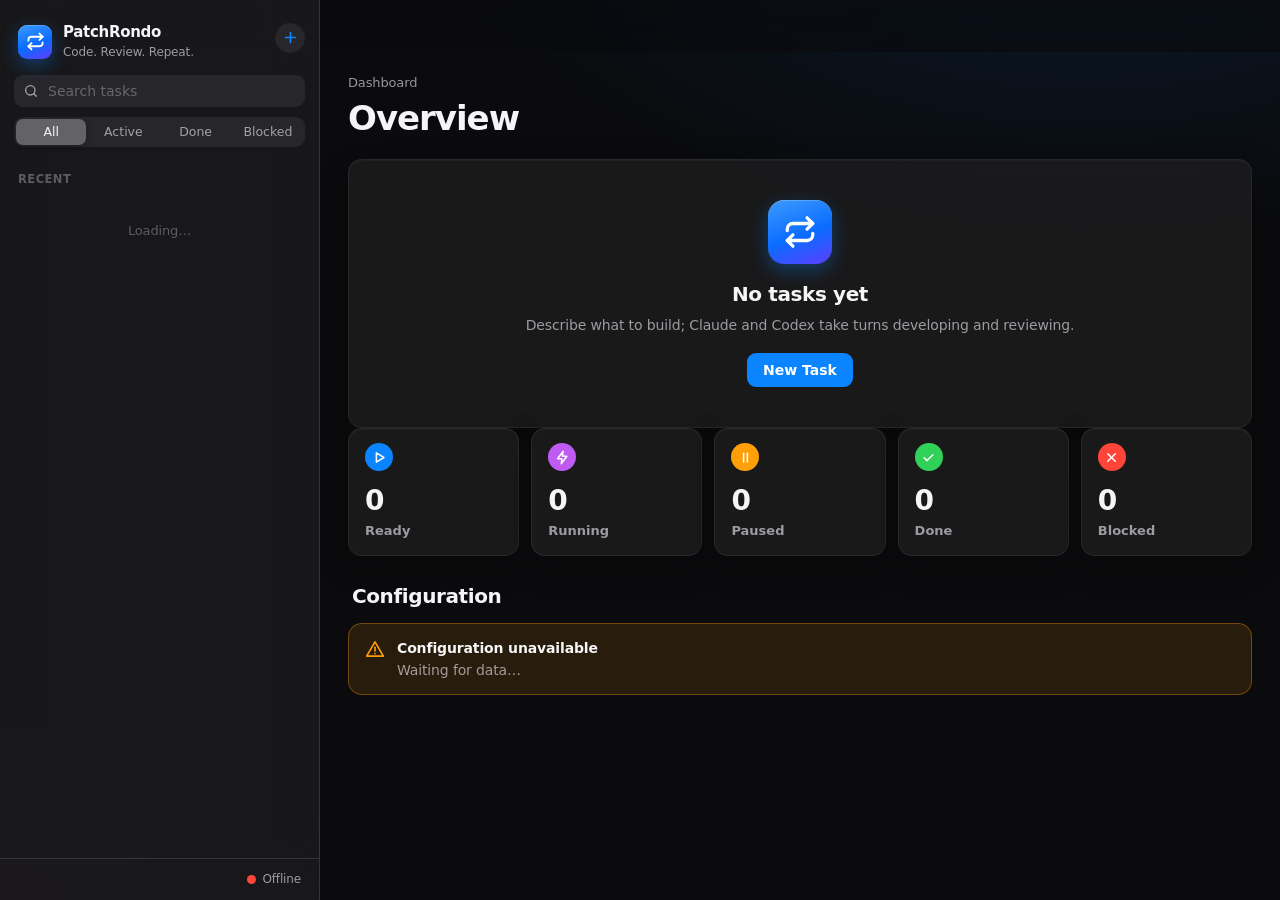
==== src/patchrondo/static/dashboard.html @ a4b6a6b5 "Add a local dashboard for managing tasks and runs - Implemented a new UI in `src/patchrondo/ui.py` t" ====
<!doctype html>
<html lang="en">
<head>
<meta charset="utf-8">
<meta name="viewport" content="width=device-width, initial-scale=1, viewport-fit=cover">
<meta name="color-scheme" content="dark">
<meta name="referrer" content="no-referrer">
<title>PatchRondo</title>
<link rel="icon" href="data:image/svg+xml,%3Csvg xmlns='http://www.w3.org/2000/svg' viewBox='0 0 32 32'%3E%3Crect width='32' height='32' rx='8' fill='%230a84ff'/%3E%3Cpath d='M21 7l4 4-4 4M7 15v-1a3 3 0 0 1 3-3h15M11 25l-4-4 4-4M25 17v1a3 3 0 0 1-3 3H7' fill='none' stroke='white' stroke-width='2.4' stroke-linecap='round' stroke-linejoin='round'/%3E%3C/svg%3E">
<style nonce="__NONCE__">
:root {
  color-scheme: dark;
  --bg: #0b0b0d;
  --sidebar: rgba(30, 30, 33, 0.72);
  --card: rgba(28, 28, 30, 0.86);
  --card-2: #2c2c2e;
  --card-hover: rgba(255, 255, 255, 0.04);
  --sep: rgba(84, 84, 88, 0.48);
  --sep-soft: rgba(84, 84, 88, 0.26);
  --label: #f5f5f7;
  --label-2: rgba(235, 235, 245, 0.62);
  --label-3: rgba(235, 235, 245, 0.32);
  --fill: rgba(118, 118, 128, 0.24);
  --fill-2: rgba(118, 118, 128, 0.16);
  --blue: #0a84ff;
  --green: #30d158;
  --orange: #ff9f0a;
  --red: #ff453a;
  --purple: #bf5af2;
  --teal: #64d2ff;
  --gray: #8e8e93;
  --radius: 14px;
  --font: -apple-system, BlinkMacSystemFont, "SF Pro Text", "SF Pro Display", "Inter", "Segoe UI Variable Text", "Segoe UI", system-ui, sans-serif;
  --mono: ui-monospace, "SF Mono", "Cascadia Code", Menlo, Consolas, monospace;
  --ease: cubic-bezier(.25, .8, .25, 1);
}
* { box-sizing: border-box; }
html, body { height: 100%; margin: 0; }
body {
  background: var(--bg);
  color: var(--label);
  font: 14px/1.45 var(--font);
  letter-spacing: -0.01em;
  -webkit-font-smoothing: antialiased;
  overflow: hidden;
}
body::before {
  content: ""; position: fixed; inset: 0; pointer-events: none;
  background:
    radial-gradient(1100px 620px at 85% -15%, rgba(10, 132, 255, 0.13), transparent 62%),
    radial-gradient(900px 560px at -10% 115%, rgba(191, 90, 242, 0.09), transparent 60%);
}
button { font: inherit; color: inherit; background: none; border: 0; padding: 0; cursor: pointer; }
:focus-visible { outline: 3px solid rgba(10, 132, 255, 0.55); outline-offset: 2px; border-radius: 8px; }
svg.icon { width: 16px; height: 16px; fill: none; stroke: currentColor; stroke-width: 2; stroke-linecap: round; stroke-linejoin: round; flex: none; }

/* Layout */
.app { position: relative; display: grid; grid-template-columns: 320px minmax(0, 1fr); height: 100vh; height: 100dvh; }
.sidebar {
  display: flex; flex-direction: column; min-height: 0;
  background: var(--sidebar);
  -webkit-backdrop-filter: saturate(180%) blur(28px); backdrop-filter: saturate(180%) blur(28px);
  border-right: 0.5px solid var(--sep);
}
.brand { display: flex; align-items: center; gap: 11px; padding: 22px 18px 14px; cursor: pointer; }
.brand-mark {
  width: 34px; height: 34px; border-radius: 9px; display: grid; place-items: center; color: #fff;
  background: linear-gradient(160deg, #3d9bff, #0a6cff 55%, #5e3dff);
  box-shadow: 0 6px 18px rgba(10, 132, 255, 0.35), inset 0 0.5px 0 rgba(255, 255, 255, 0.4);
}
.brand-mark svg.icon { width: 19px; height: 19px; stroke-width: 2.3; }
.brand-name { font-size: 15px; font-weight: 650; letter-spacing: -0.02em; }
.brand-tag { font-size: 12px; color: var(--label-2); }

.search {
  margin: 0 14px 10px; display: flex; align-items: center; gap: 7px; padding: 0 9px; height: 32px;
  background: var(--fill-2); border-radius: 9px; color: var(--label-2);
}
.search input { flex: 1; min-width: 0; background: none; border: 0; outline: 0; color: var(--label); font: inherit; }
.search input::placeholder { color: var(--label-3); }
.search:focus-within { box-shadow: 0 0 0 3px rgba(10, 132, 255, 0.45); }

.segmented {
  display: grid; grid-auto-flow: column; grid-auto-columns: 1fr; gap: 2px; padding: 2px;
  background: var(--fill-2); border-radius: 9px;
}
.segmented button {
  height: 26px; border-radius: 7px; font-size: 12.5px; font-weight: 500; color: var(--label-2);
  transition: background .2s var(--ease), color .2s var(--ease);
}
.segmented button[aria-pressed="true"] { background: #636366; color: var(--label); box-shadow: 0 2px 6px rgba(0, 0, 0, 0.3); }
.segmented button:disabled { opacity: .35; cursor: default; }
.sidebar .segmented { margin: 0 14px 8px; }

.list { flex: 1; overflow-y: auto; padding: 4px 8px 12px; min-height: 0; }
.list-label { padding: 12px 10px 6px; font-size: 11.5px; font-weight: 600; color: var(--label-3); text-transform: uppercase; letter-spacing: .04em; }
.row {
  width: 100%; display: flex; align-items: center; gap: 11px; padding: 9px 10px; border-radius: 10px; text-align: left;
  transition: background .15s var(--ease);
}
.row:hover { background: var(--card-hover); }
.row[aria-current="true"] { background: var(--blue); }
.row[aria-current="true"] .row-sub, .row[aria-current="true"] .row-time { color: rgba(255, 255, 255, 0.78); }
.row[aria-current="true"] .dot { box-shadow: 0 0 0 2px rgba(255, 255, 255, 0.9); }
.row-main { flex: 1; min-width: 0; display: flex; flex-direction: column; gap: 1px; }
.row-title { font-weight: 560; white-space: nowrap; overflow: hidden; text-overflow: ellipsis; }
.row-sub { font-size: 12px; color: var(--label-2); white-space: nowrap; overflow: hidden; text-overflow: ellipsis; }
.row-time { font-size: 11.5px; color: var(--label-3); align-self: flex-start; padding-top: 2px; font-variant-numeric: tabular-nums; }
.list-empty { padding: 28px 16px; text-align: center; color: var(--label-3); font-size: 13px; }

.sidebar-foot {
  display: flex; align-items: center; gap: 8px; padding: 12px 18px; border-top: 0.5px solid var(--sep);
  font-size: 12px; color: var(--label-2); min-width: 0;
}
.sidebar-foot .repo { flex: 1; min-width: 0; overflow: hidden; text-overflow: ellipsis; white-space: nowrap; }
.live { display: inline-flex; align-items: center; gap: 6px; flex: none; }

.dot { width: 9px; height: 9px; border-radius: 50%; flex: none; background: var(--tone, var(--gray)); }
.pulse { animation: pulse 1.6s var(--ease) infinite; }
@keyframes pulse { 0% { box-shadow: 0 0 0 0 color-mix(in srgb, var(--tone) 60%, transparent); } 100% { box-shadow: 0 0 0 7px transparent; } }
.tone-blue { --tone: var(--blue); } .tone-green { --tone: var(--green); } .tone-orange { --tone: var(--orange); }
.tone-red { --tone: var(--red); } .tone-purple { --tone: var(--purple); } .tone-gray { --tone: var(--gray); } .tone-teal { --tone: var(--teal); }

/* Detail */
.detail { overflow-y: auto; min-width: 0; scroll-behavior: smooth; }
.toolbar {
  position: sticky; top: 0; z-index: 5; height: 52px; display: flex; align-items: center; gap: 10px; padding: 0 28px;
  background: rgba(11, 11, 13, 0.7); -webkit-backdrop-filter: saturate(180%) blur(24px); backdrop-filter: saturate(180%) blur(24px);
  border-bottom: 0.5px solid transparent; transition: border-color .2s var(--ease);
}
.detail.scrolled .toolbar { border-bottom-color: var(--sep); }
.toolbar-title { flex: 1; min-width: 0; font-weight: 600; opacity: 0; transform: translateY(4px); transition: all .25s var(--ease); white-space: nowrap; overflow: hidden; text-overflow: ellipsis; }
.detail.scrolled .toolbar-title { opacity: 1; transform: none; }
.back { display: none; align-items: center; gap: 2px; color: var(--blue); font-weight: 500; }
.back svg.icon { width: 20px; height: 20px; }
.tool-btn {
  display: inline-flex; align-items: center; gap: 6px; height: 30px; padding: 0 12px; border-radius: 8px;
  background: var(--fill-2); color: var(--label); font-size: 13px; font-weight: 500; transition: background .15s var(--ease);
}
.tool-btn:hover { background: var(--fill); }
.tool-btn .mono { color: var(--label-2); }

.content { max-width: 980px; margin: 0 auto; padding: 8px 28px 64px; }
.hero { padding: 14px 0 22px; }
.eyebrow { display: flex; align-items: center; gap: 10px; flex-wrap: wrap; font-size: 13px; color: var(--label-2); margin-bottom: 6px; }
.mono { font-family: var(--mono); font-size: .92em; letter-spacing: 0; }
h1 { margin: 0; font-size: 34px; line-height: 1.12; font-weight: 700; letter-spacing: -0.03em; overflow-wrap: anywhere; }
.agents { display: flex; align-items: center; gap: 8px; margin-top: 14px; flex-wrap: wrap; }
.agent { display: inline-flex; align-items: center; gap: 8px; padding: 5px 12px 5px 5px; border-radius: 999px; background: var(--fill-2); font-weight: 520; }
.agent-avatar { width: 24px; height: 24px; border-radius: 50%; display: grid; place-items: center; font-size: 11.5px; font-weight: 700; color: #fff; }
.agent-avatar.claude { background: linear-gradient(150deg, #e3895f, #c15f3c); }
.agent-avatar.codex { background: linear-gradient(150deg, #4f4f55, #1d1d20); box-shadow: inset 0 0 0 0.5px rgba(255, 255, 255, 0.3); }
.agent-role { color: var(--label-3); font-size: 12px; font-weight: 400; }
.agents .arrow { color: var(--label-3); }

.pill {
  display: inline-flex; align-items: center; gap: 6px; height: 24px; padding: 0 10px; border-radius: 999px;
  font-size: 12.5px; font-weight: 600; color: var(--tone);
  background: color-mix(in srgb, var(--tone) 16%, transparent);
}
.pill .dot { width: 7px; height: 7px; }

.card {
  background: var(--card); border-radius: var(--radius); border: 0.5px solid var(--sep-soft);
  box-shadow: 0 1px 0 rgba(255, 255, 255, 0.03) inset, 0 12px 32px rgba(0, 0, 0, 0.25);
}
.section { margin-top: 26px; }
.section-head { display: flex; align-items: baseline; justify-content: space-between; gap: 12px; margin: 0 4px 9px; }
h2 { margin: 0; font-size: 20px; font-weight: 680; letter-spacing: -0.02em; }
.section-note { font-size: 12.5px; color: var(--label-2); }

/* Stepper */
.stepper { display: grid; grid-template-columns: repeat(4, 1fr); padding: 18px 20px 16px; }
.step { position: relative; display: flex; flex-direction: column; align-items: center; gap: 8px; font-size: 12.5px; color: var(--label-3); text-align: center; }
.step::before {
  content: ""; position: absolute; top: 11px; right: 50%; width: 100%; height: 2px; border-radius: 2px; background: var(--fill);
}
.step:first-child::before { display: none; }
.step.done::before, .step.current::before { background: var(--green); }
.step-node {
  position: relative; z-index: 1; width: 24px; height: 24px; border-radius: 50%; display: grid; place-items: center;
  background: var(--card-2); box-shadow: inset 0 0 0 2px var(--fill);
}
.step.done { color: var(--label-2); }
.step.done .step-node { background: var(--green); box-shadow: none; color: #000; }
.step.done .step-node svg.icon { width: 13px; height: 13px; stroke-width: 3; }
.step.current { color: var(--label); font-weight: 600; }
.step.current .step-node { background: var(--tone); box-shadow: 0 0 0 5px color-mix(in srgb, var(--tone) 22%, transparent); }
.step.current .step-node::after { content: ""; width: 8px; height: 8px; border-radius: 50%; background: #fff; }

/* Stats */
.stats { display: grid; grid-template-columns: repeat(4, minmax(0, 1fr)); gap: 12px; margin-top: 12px; }
.stat { padding: 14px 16px 15px; }
.stat-label { font-size: 12px; font-weight: 550; color: var(--label-2); display: flex; align-items: center; gap: 6px; }
.stat-value { margin-top: 6px; font-size: 24px; font-weight: 680; letter-spacing: -0.03em; font-variant-numeric: tabular-nums; white-space: nowrap; overflow: hidden; text-overflow: ellipsis; }
.stat-value small { font-size: 15px; font-weight: 550; color: var(--label-3); }
.meter { margin-top: 10px; height: 4px; border-radius: 4px; background: var(--fill); overflow: hidden; }
.meter > span { display: block; height: 100%; border-radius: 4px; background: var(--tone, var(--blue)); transition: width .5s var(--ease); }

/* Alert */
.alert { display: flex; gap: 12px; padding: 14px 16px; margin-top: 12px; border-radius: var(--radius); background: color-mix(in srgb, var(--tone) 12%, transparent); border: 0.5px solid color-mix(in srgb, var(--tone) 35%, transparent); }
.alert > svg.icon { color: var(--tone); width: 20px; height: 20px; margin-top: 1px; }
.alert-title { font-weight: 620; }
.alert-body { color: var(--label-2); margin-top: 2px; overflow-wrap: anywhere; }

/* Grouped lists */
.group > .item { display: flex; align-items: flex-start; gap: 12px; padding: 12px 16px; position: relative; }
.group > .item + .item::before { content: ""; position: absolute; top: 0; left: 16px; right: 0; height: 0.5px; background: var(--sep); }
.item-main { flex: 1; min-width: 0; }
.item-title { font-weight: 540; overflow-wrap: anywhere; }
.item-sub { font-size: 12.5px; color: var(--label-2); margin-top: 1px; overflow-wrap: anywhere; }
.item-trail { flex: none; font-size: 12.5px; color: var(--label-2); font-variant-numeric: tabular-nums; }
.setting { align-items: center; }
.setting .item-main { flex: none; }
.setting .item-trail { flex: 1; min-width: 0; text-align: right; overflow-wrap: anywhere; }
.empty-row { padding: 18px 16px; color: var(--label-3); text-align: center; }
.sev { display: inline-flex; align-items: center; gap: 5px; height: 20px; padding: 0 8px; border-radius: 6px; font-size: 11.5px; font-weight: 650; text-transform: capitalize; color: var(--tone); background: color-mix(in srgb, var(--tone) 15%, transparent); flex: none; min-width: 62px; justify-content: center; }
.summary { padding: 16px; font-size: 14.5px; color: var(--label); border-bottom: 0.5px solid var(--sep); }
.verdict { display: flex; align-items: center; gap: 12px; padding: 16px 16px 0; }
.verdict-icon { width: 36px; height: 36px; border-radius: 10px; display: grid; place-items: center; color: var(--tone); background: color-mix(in srgb, var(--tone) 16%, transparent); flex: none; }
.verdict-icon svg.icon { width: 19px; height: 19px; stroke-width: 2.4; }
.verdict-title { font-size: 16px; font-weight: 650; }

/* Timeline */
.timeline .item { padding-left: 48px; }
.timeline .item .tl-dot { position: absolute; left: 20px; top: 17px; width: 10px; height: 10px; border-radius: 50%; background: var(--tone); box-shadow: 0 0 0 4px color-mix(in srgb, var(--tone) 18%, transparent); }
.timeline .item:last-child .tl-line { display: none; }
.timeline .item .tl-line { position: absolute; left: 24.5px; top: 30px; bottom: -14px; width: 1px; background: var(--sep); }
.chip { display: inline-flex; align-items: center; height: 19px; padding: 0 7px; border-radius: 6px; font-size: 11.5px; font-weight: 600; color: var(--label-2); background: var(--fill-2); }

/* Documents */
.doc-head { padding: 12px; border-bottom: 0.5px solid var(--sep); }
.doc-head .segmented { max-width: 420px; }
.md { padding: 6px 20px 20px; overflow-wrap: anywhere; color: rgba(245, 245, 247, 0.92); }
.md h3, .md h4, .md h5, .md h6 { margin: 18px 0 6px; letter-spacing: -0.015em; }
.md h3 { font-size: 19px; } .md h4 { font-size: 16px; } .md h5, .md h6 { font-size: 14px; color: var(--label-2); }
.md p { margin: 8px 0; }
.md ul { margin: 6px 0; padding-left: 22px; }
.md li { margin: 3px 0; }
.md li::marker { color: var(--label-3); }
.md code { font-family: var(--mono); font-size: 12.5px; padding: 1px 6px; border-radius: 6px; background: var(--fill-2); }
.md pre { margin: 10px 0; padding: 12px 14px; border-radius: 10px; background: rgba(0, 0, 0, 0.35); border: 0.5px solid var(--sep-soft); overflow-x: auto; }
.md pre code { padding: 0; background: none; font-size: 12.5px; line-height: 1.55; white-space: pre; }

/* Overview */
.tiles { display: grid; grid-template-columns: repeat(5, minmax(0, 1fr)); gap: 12px; }
.tile { padding: 14px 16px; text-align: left; transition: transform .2s var(--ease), border-color .2s var(--ease); }
.tile:hover { transform: translateY(-2px); border-color: color-mix(in srgb, var(--tone) 45%, transparent); }
.tile-icon { width: 28px; height: 28px; border-radius: 50%; display: grid; place-items: center; background: var(--tone); color: #fff; }
.tile-icon svg.icon { width: 15px; height: 15px; stroke-width: 2.4; }
.tile-count { margin-top: 10px; font-size: 28px; font-weight: 700; letter-spacing: -0.03em; font-variant-numeric: tabular-nums; }
.tile-label { font-size: 13px; color: var(--label-2); font-weight: 550; }
.badge-on { color: var(--green); font-weight: 600; } .badge-off { color: var(--label-3); font-weight: 600; }
.welcome { padding: 40px 24px; text-align: center; color: var(--label-2); }
.welcome .brand-mark { width: 64px; height: 64px; border-radius: 16px; margin: 0 auto 16px; }
.welcome .brand-mark svg.icon { width: 34px; height: 34px; }
.welcome h2 { color: var(--label); margin-bottom: 6px; }
.welcome .btn { margin-top: 18px; }
.welcome pre { display: inline-block; text-align: left; margin-top: 16px; padding: 12px 16px; border-radius: 10px; background: rgba(0, 0, 0, 0.35); font: 12.5px/1.6 var(--mono); color: var(--label); }

.toast {
  position: fixed; left: 50%; bottom: 28px; transform: translate(-50%, 16px); opacity: 0; pointer-events: none;
  padding: 10px 16px; border-radius: 999px; font-weight: 550; display: flex; align-items: center; gap: 8px;
  background: rgba(58, 58, 60, 0.85); -webkit-backdrop-filter: blur(20px); backdrop-filter: blur(20px);
  box-shadow: 0 10px 30px rgba(0, 0, 0, 0.4); transition: all .3s var(--ease); z-index: 20;
}
.toast.show { opacity: 1; transform: translate(-50%, 0); }
.toast svg.icon { color: var(--green); }
.toast.error svg.icon { color: var(--red); }

/* Controls */
.brand-row { display: flex; align-items: center; padding-right: 14px; }
.brand-row .brand { flex: 1; min-width: 0; }
.icon-btn {
  width: 30px; height: 30px; border-radius: 50%; display: grid; place-items: center; flex: none;
  background: var(--fill-2); color: var(--blue); transition: background .15s var(--ease), transform .15s var(--ease);
}
.icon-btn:hover { background: var(--fill); }
.icon-btn:active { transform: scale(.94); }
.icon-btn svg.icon { width: 17px; height: 17px; stroke-width: 2.4; }
.tool-btn.primary, .btn.primary { background: var(--blue); color: #fff; }
.tool-btn.primary:hover, .btn.primary:hover { background: #2b95ff; }
.tool-btn:disabled, .btn:disabled { opacity: .55; cursor: default; }
.tool-btn.status { background: color-mix(in srgb, var(--purple) 16%, transparent); color: var(--purple); --tone: var(--purple); opacity: 1; }
.btn {
  height: 34px; padding: 0 16px; border-radius: 9px; font-weight: 560; background: var(--fill-2);
  transition: background .15s var(--ease), transform .1s var(--ease);
}
.btn:hover { background: var(--fill); }
.btn:active:not(:disabled) { transform: scale(.97); }
.link-btn { color: var(--blue); font-weight: 500; font-size: 13px; }
.link-btn:hover { text-decoration: underline; }

/* Sheets and alerts */
.backdrop {
  position: fixed; inset: 0; z-index: 30; display: grid; place-items: center; padding: 16px;
  background: rgba(0, 0, 0, 0.5); -webkit-backdrop-filter: blur(6px); backdrop-filter: blur(6px);
  animation: fadebg .2s var(--ease);
}
@keyframes fadebg { from { opacity: 0; } }
.sheet, .alert-dialog {
  width: min(560px, 100%); max-height: calc(100dvh - 32px); overflow-y: auto; border-radius: 16px;
  background: #1c1c1e; border: 0.5px solid var(--sep); box-shadow: 0 30px 80px rgba(0, 0, 0, 0.6);
  animation: pop .28s var(--ease);
}
@keyframes pop { from { opacity: 0; transform: scale(.96) translateY(8px); } }
.sheet-head { padding: 18px 20px 4px; }
.sheet-head h3, .alert-dialog h3 { margin: 0; font-size: 18px; font-weight: 680; letter-spacing: -0.02em; }
.sheet-head p { margin: 4px 0 0; color: var(--label-2); font-size: 13px; }
.sheet-body { padding: 12px 20px 4px; display: flex; flex-direction: column; gap: 14px; }
.sheet-foot { display: flex; justify-content: flex-end; gap: 10px; padding: 16px 20px 18px; }
.field { display: flex; flex-direction: column; gap: 6px; min-width: 0; }
.field-label { font-size: 12.5px; font-weight: 600; color: var(--label-2); }
.field-hint { font-size: 12px; color: var(--label-3); }
.field-row { display: grid; grid-template-columns: 1fr 1fr; gap: 14px; }
.input {
  width: 100%; padding: 9px 12px; border: 0; border-radius: 10px; background: var(--fill-2); color: var(--label);
  font: inherit; outline: 0; resize: vertical; transition: box-shadow .15s var(--ease);
}
.input::placeholder { color: var(--label-3); }
.input:focus { box-shadow: 0 0 0 3px rgba(10, 132, 255, 0.5); }
textarea.input.mono { font-family: var(--mono); font-size: 12.5px; }
.form-error { color: var(--red); font-size: 13px; }
.form-error:empty { display: none; }
.toggle-row { display: flex; align-items: center; gap: 12px; padding: 12px 14px; border-radius: 12px; background: var(--fill-2); cursor: pointer; }
.toggle-row .item-main { flex: 1; }
.switch {
  appearance: none; -webkit-appearance: none; width: 51px; height: 31px; border-radius: 999px; margin: 0; flex: none;
  background: rgba(120, 120, 128, 0.32); position: relative; cursor: pointer; transition: background .25s var(--ease);
}
.switch::before {
  content: ""; position: absolute; top: 2px; left: 2px; width: 27px; height: 27px; border-radius: 50%; background: #fff;
  box-shadow: 0 3px 8px rgba(0, 0, 0, 0.3); transition: transform .25s var(--ease);
}
.switch:checked { background: var(--green); }
.switch:checked::before { transform: translateX(20px); }
.check-row { display: flex; gap: 10px; align-items: flex-start; font-size: 13px; color: var(--label-2); cursor: pointer; }
.check-row input { width: 18px; height: 18px; margin: 1px 0 0; accent-color: var(--blue); flex: none; }
.alert-dialog { width: min(320px, 100%); text-align: center; }
.alert-dialog .alert-dialog-body { padding: 20px 18px 16px; }
.alert-dialog p { margin: 8px 0 0; font-size: 13px; color: var(--label-2); }
.alert-dialog p.warn { color: var(--orange); }
.alert-actions { display: grid; grid-template-columns: 1fr 1fr; border-top: 0.5px solid var(--sep); }
.alert-actions button { height: 44px; color: var(--blue); font-size: 15px; }
.alert-actions button + button { border-left: 0.5px solid var(--sep); font-weight: 650; }
.alert-actions button:hover { background: var(--card-hover); }
.alert-actions button:disabled { color: var(--label-3); }

.fade-in { animation: fade .35s var(--ease); }
@keyframes fade { from { opacity: 0; transform: translateY(6px); } to { opacity: 1; transform: none; } }

@media (max-width: 1100px) { .tiles { grid-template-columns: repeat(3, minmax(0, 1fr)); } }
@media (max-width: 860px) { .stats { grid-template-columns: repeat(2, minmax(0, 1fr)); } }
@media (max-width: 760px) {
  .app { grid-template-columns: minmax(0, 1fr); }
  .app.show-detail .sidebar, .app:not(.show-detail) .detail { display: none; }
  .back { display: inline-flex; }
  .toolbar { padding: 0 16px; }
  .content { padding: 4px 16px 48px; }
  h1 { font-size: 28px; }
  .tiles { grid-template-columns: repeat(2, minmax(0, 1fr)); }
  .stepper { padding: 16px 8px 14px; }
  .tool-btn .mono { display: none; }
  .field-row { grid-template-columns: 1fr; }
}
@media (prefers-reduced-motion: reduce) { *, *::before, *::after { animation: none !important; transition: none !important; } }
</style>
</head>
<body>
<div class="app" id="app">
  <aside class="sidebar" aria-label="Tasks">
    <div class="brand-row">
      <div class="brand" id="brand" role="button" tabindex="0" title="Overview">
        <div class="brand-mark"><svg class="icon" viewBox="0 0 24 24" aria-hidden="true"><path d="M17 2l4 4-4 4"/><path d="M3 11v-1a4 4 0 0 1 4-4h14"/><path d="M7 22l-4-4 4-4"/><path d="M21 13v1a4 4 0 0 1-4 4H3"/></svg></div>
        <div><div class="brand-name">PatchRondo</div><div class="brand-tag">Code. Review. Repeat.</div></div>
      </div>
      <button class="icon-btn" id="new-task" type="button" title="New task (N)" aria-label="New task"><svg class="icon" viewBox="0 0 24 24" aria-hidden="true"><path d="M12 5v14"/><path d="M5 12h14"/></svg></button>
    </div>
    <label class="search">
      <svg class="icon" viewBox="0 0 24 24" aria-hidden="true"><circle cx="11" cy="11" r="7"/><path d="M20 20l-3.5-3.5"/></svg>
      <input id="search" type="search" placeholder="Search tasks" autocomplete="off" spellcheck="false" aria-label="Search tasks">
    </label>
    <div class="segmented" id="filters" role="group" aria-label="Filter tasks"></div>
    <nav class="list" id="list"></nav>
    <div class="sidebar-foot">
      <span class="repo" id="repo">Connecting…</span>
      <span class="live" id="live"><span class="dot tone-gray"></span><span>Offline</span></span>
    </div>
  </aside>
  <main class="detail" id="detail"></main>
</div>
<div class="toast" id="toast" role="status" aria-live="polite"></div>

<script nonce="__NONCE__">
"use strict";
const NS = "http://www.w3.org/2000/svg";
const ICONS = {
  check: ["M5 12.5l4.5 4.5L19 7.5"],
  chevronLeft: ["M15 5l-7 7 7 7"],
  copy: ["M9 9h11v11H9z", "M5 15H4V4h11v1"],
  warning: ["M12 3.5L22 20.5H2z", "M12 10v4.5", "M12 17.6v.1"],
  x: ["M6 6l12 12", "M18 6L6 18"],
  arrow: ["M5 12h14", "M13 6l6 6-6 6"],
  pause: ["M9 5v14", "M15 5v14"],
  play: ["M7 4.5l12 7.5-12 7.5z"],
  bolt: ["M13 2L4 14h7l-1 8 9-12h-7z"],
  stack: ["M12 3l9 5-9 5-9-5z", "M3 13l9 5 9-5"],
  flask: ["M9 3h6", "M10 3v6L4.5 19a1.5 1.5 0 0 0 1.3 2h12.4a1.5 1.5 0 0 0 1.3-2L14 9V3"],
  eye: ["M2 12s3.6-7 10-7 10 7 10 7-3.6 7-10 7S2 12 2 12z", "M12 9a3 3 0 1 0 0 6 3 3 0 0 0 0-6z"],
  clock: ["M12 3a9 9 0 1 0 0 18 9 9 0 0 0 0-18z", "M12 7v5l3 2"],
  repeat: ["M17 2l4 4-4 4", "M3 11v-1a4 4 0 0 1 4-4h14", "M7 22l-4-4 4-4", "M21 13v1a4 4 0 0 1-4 4H3"],
};
const STATUS = {
  ready: { label: "Ready", tone: "blue", icon: "play" },
  running: { label: "Running", tone: "purple", icon: "bolt" },
  paused: { label: "Paused", tone: "orange", icon: "pause" },
  done: { label: "Done", tone: "green", icon: "check" },
  blocked: { label: "Blocked", tone: "red", icon: "x" },
};
const FILTERS = [["all", "All"], ["active", "Active"], ["done", "Done"], ["blocked", "Blocked"]];
const STEPS = [["develop", "Develop"], ["test", "Test"], ["review", "Review"], ["complete", "Done"]];
const VERDICTS = {
  APPROVED: { label: "Approved", tone: "green", icon: "check" },
  CHANGES_REQUESTED: { label: "Changes requested", tone: "orange", icon: "repeat" },
  BLOCKED: { label: "Blocked", tone: "red", icon: "x" },
};
const SEVERITY = { low: "gray", medium: "orange", high: "red", critical: "red" };
const DOCS = [["task", "Task"], ["handoff", "Handoff"], ["feedback", "Feedback"], ["report", "Report"], ["log", "Run log"]];
const AGENTS = { claude: "Claude", codex: "Codex" };

const hashParams = new URLSearchParams(location.hash.slice(1));
const token = hashParams.get("token") || "";
const state = {
  selected: hashParams.get("task"), filter: "all", query: "", doc: "task",
  overview: null, overviewKey: "", detail: null, detailKey: "", online: false,
};
const $ = (id) => document.getElementById(id);

function icon(name) {
  const svg = document.createElementNS(NS, "svg");
  svg.setAttribute("viewBox", "0 0 24 24");
  svg.setAttribute("class", "icon");
  svg.setAttribute("aria-hidden", "true");
  for (const d of ICONS[name] || []) {
    const path = document.createElementNS(NS, "path");
    path.setAttribute("d", d);
    svg.append(path);
  }
  return svg;
}

// All dynamic text is inserted as text nodes: task data comes from agents and is untrusted.
function h(tag, attrs, ...children) {
  const el = document.createElement(tag);
  for (const [key, value] of Object.entries(attrs || {})) {
    if (value == null || value === false) continue;
    if (key === "class") el.className = value;
    else if (key === "style") el.style.cssText = value; // CSSOM is allowed by the nonce-based CSP
    else if (key.startsWith("on")) el.addEventListener(key.slice(2), value);
    else el.setAttribute(key, value === true ? "" : String(value));
  }
  for (const child of children.flat(Infinity)) {
    if (child == null || child === false) continue;
    el.append(child instanceof Node ? child : String(child));
  }
  return el;
}

function statusOf(name) { return STATUS[name] || { label: name || "Unknown", tone: "gray", icon: "clock" }; }
function agentName(name) { return AGENTS[name] || name || "?"; }

const relative = new Intl.RelativeTimeFormat("en", { numeric: "auto" });
function ago(iso, short) {
  const time = Date.parse(iso);
  if (!Number.isFinite(time)) return "";
  const seconds = Math.round((time - Date.now()) / 1000);
  const units = [["year", 31536000], ["month", 2592000], ["week", 604800], ["day", 86400], ["hour", 3600], ["minute", 60]];
  if (short) {
    const abs = Math.abs(seconds);
    if (abs < 60) return "now";
    for (const [unit, size] of units) if (abs >= size) return Math.floor(abs / size) + (unit === "month" ? "mo" : unit[0]);
  }
  for (const [unit, size] of units) if (Math.abs(seconds) >= size) return relative.format(Math.round(seconds / size), unit);
  return "just now";
}
function fullDate(iso) {
  const time = Date.parse(iso);
  return Number.isFinite(time) ? new Date(time).toLocaleString(undefined, { dateStyle: "medium", timeStyle: "short" }) : "";
}
function humanize(text) {
  const words = String(text || "").replace(/_/g, " ").toLowerCase();
  return words.charAt(0).toUpperCase() + words.slice(1);
}

function inline(text) {
  const out = [];
  const pattern = /(`[^`]+`|\*\*[^*]+\*\*)/g;
  let last = 0, match;
  while ((match = pattern.exec(text))) {
    if (match.index > last) out.push(text.slice(last, match.index));
    const piece = match[0];
    out.push(piece[0] === "`" ? h("code", {}, piece.slice(1, -1)) : h("strong", {}, piece.slice(2, -2)));
    last = pattern.lastIndex;
  }
  if (last < text.length) out.push(text.slice(last));
  return out;
}

function markdown(text) {
  const root = h("div", { class: "md" });
  const lines = text.replace(/\r\n/g, "\n").split("\n");
  let list = null, paragraph = [];
  const flush = () => {
    if (paragraph.length) root.append(h("p", {}, inline(paragraph.join(" "))));
    paragraph = [];
    list = null;
  };
  for (let i = 0; i < lines.length; i++) {
    const line = lines[i];
    if (/^\s*```/.test(line)) {
      flush();
      const code = [];
      for (i++; i < lines.length && !/^\s*```/.test(lines[i]); i++) code.push(lines[i]);
      root.append(h("pre", {}, h("code", {}, code.join("\n"))));
      continue;
    }
    const heading = line.match(/^(#{1,6})\s+(.*)$/);
    if (heading) { flush(); root.append(h("h" + Math.min(heading[1].length + 2, 6), {}, inline(heading[2]))); continue; }
    const item = line.match(/^\s*(?:[-*+]|\d+[.)])\s+(.*)$/);
    if (item) {
      if (!list) { flush(); list = h("ul"); root.append(list); }
      list.append(h("li", {}, inline(item[1])));
      continue;
    }
    if (!line.trim()) { flush(); continue; }
    if (list && /^\s+\S/.test(line)) { list.lastChild.append(" ", ...inline(line.trim())); continue; }
    list = null;
    paragraph.push(line.trim());
  }
  flush();
  return root;
}

async function api(path) {
  const response = await fetch(path, { headers: { "X-PatchRondo-Token": token }, cache: "no-store" });
  if (!response.ok) {
    const error = new Error(`HTTP ${response.status}`);
    error.status = response.status;
    throw error;
  }
  return response.json();
}

async function post(path, body) {
  const response = await fetch(path, {
    method: "POST", cache: "no-store", body: JSON.stringify(body),
    headers: { "X-PatchRondo-Token": token, "Content-Type": "application/json" },
  });
  const data = await response.json().catch(() => ({}));
  if (!response.ok) throw new Error(data.error || `HTTP ${response.status}`);
  return data;
}

function modal(build, className = "sheet") {
  const previous = document.activeElement;
  const onKey = (event) => { if (event.key === "Escape") close(); };
  const backdrop = h("div", { class: "backdrop", onmousedown: (event) => { if (event.target === backdrop) close(); } });
  function close() {
    backdrop.remove();
    document.removeEventListener("keydown", onKey);
    previous?.focus?.();
  }
  backdrop.append(h("div", { class: className, role: "dialog", "aria-modal": "true" }, build(close)));
  document.addEventListener("keydown", onKey);
  document.body.append(backdrop);
  backdrop.querySelector("input, textarea, .primary")?.focus();
  return close;
}

function segmented(options, value, onChange) {
  const el = h("div", { class: "segmented", role: "group" });
  const render = () => el.replaceChildren(...options.map(([key, label]) => h("button", {
    type: "button", "aria-pressed": String(key === value),
    onclick: () => { value = key; render(); onChange(key); },
  }, label)));
  render();
  return el;
}

function field(label, control, hint) {
  return h("label", { class: "field" }, h("span", { class: "field-label" }, label), control,
    hint ? h("span", { class: "field-hint" }, hint) : null);
}

function busy(button, label) {
  const original = button.textContent;
  button.disabled = true;
  button.textContent = label;
  return () => { button.disabled = false; button.textContent = original; };
}

function newTaskSheet() {
  if (!state.overview?.config) { toast("Configuration unavailable", true); return; }
  modal((close) => {
    const title = h("input", { class: "input", required: true, maxlength: 200, placeholder: "Handle JWT expiration" });
    const description = h("textarea", { class: "input", required: true, rows: 5, placeholder: "What should be implemented, where, and any constraints." });
    const acceptance = h("textarea", { class: "input", rows: 3, placeholder: "Expired tokens are rejected\nThe test suite passes" });
    const roles = { developer: "claude", reviewer: "codex" };
    const agents = Object.entries(AGENTS);
    const error = h("div", { class: "form-error", role: "alert" });
    const submit = h("button", { type: "submit", class: "btn primary" }, "Create Task");
    return h("form", {
      onsubmit: async (event) => {
        event.preventDefault();
        error.textContent = "";
        const restore = busy(submit, "Creating…");
        try {
          const result = await post("/api/tasks", {
            title: title.value, description: description.value, acceptance: acceptance.value.split("\n"), ...roles,
          });
          close();
          toast("Task created");
          await refresh();
          select(result.id);
        } catch (err) {
          error.textContent = err.message;
          restore();
        }
      },
    },
      h("div", { class: "sheet-head" }, h("h3", {}, "New Task"),
        h("p", {}, "Creates a dedicated Git worktree. Nothing runs until you press Run.")),
      h("div", { class: "sheet-body" },
        field("Title", title),
        field("Description", description),
        field("Acceptance criteria", acceptance, "One per line. Optional."),
        h("div", { class: "field-row" },
          h("div", { class: "field" }, h("span", { class: "field-label" }, "Developer"), segmented(agents, roles.developer, (v) => { roles.developer = v; })),
          h("div", { class: "field" }, h("span", { class: "field-label" }, "Reviewer"), segmented(agents, roles.reviewer, (v) => { roles.reviewer = v; }))),
        error),
      h("div", { class: "sheet-foot" }, h("button", { type: "button", class: "btn", onclick: close }, "Cancel"), submit));
  });
}

function testsSheet() {
  const cfg = state.overview?.config;
  if (!cfg) return;
  modal((close) => {
    const enabled = h("input", { type: "checkbox", class: "switch", checked: cfg.tests_enabled, "aria-label": "Run project tests" });
    const trust = h("input", { type: "checkbox", checked: cfg.trust_acknowledged });
    const commands = h("textarea", { class: "input mono", rows: 4, placeholder: "python -m pytest -q", spellcheck: "false" });
    commands.value = (cfg.test_command_lines || []).join("\n");
    const error = h("div", { class: "form-error", role: "alert" });
    const submit = h("button", { type: "submit", class: "btn primary" }, "Save");
    return h("form", {
      onsubmit: async (event) => {
        event.preventDefault();
        error.textContent = "";
        const restore = busy(submit, "Saving…");
        try {
          await post("/api/settings/tests", { enabled: enabled.checked, trust_acknowledged: trust.checked, commands: commands.value.split("\n") });
          close();
          toast("Test settings saved");
          await refresh();
        } catch (err) {
          error.textContent = err.message;
          restore();
        }
      },
    },
      h("div", { class: "sheet-head" }, h("h3", {}, "Project Tests"),
        h("p", {}, "A task is done only when these pass and the review approves.")),
      h("div", { class: "sheet-body" },
        h("label", { class: "toggle-row" }, h("div", { class: "item-main" },
          h("div", { class: "item-title" }, "Run project tests"),
          h("div", { class: "item-sub" }, "After each development step, in the task worktree")), enabled),
        field("Commands", commands, "One command per line, run in order without a shell. Wrap arguments that contain spaces in double quotes."),
        h("label", { class: "check-row" }, trust,
          h("span", {}, "I trust this repository. These commands run on my computer with my permissions and are not sandboxed.")),
        error),
      h("div", { class: "sheet-foot" }, h("button", { type: "button", class: "btn", onclick: close }, "Cancel"), submit));
  });
}

function runLabel(detail) {
  const status = detail.state.status;
  if (status === "ready") return "Run";
  if (status === "paused" || (status === "running" && !detail.locked)) return "Resume";
  return null;
}

function confirmRun(detail) {
  const task = detail.state;
  const label = runLabel(detail);
  const cfg = state.overview?.config;
  modal((close) => {
    const go = h("button", {
      type: "button", class: "primary",
      onclick: async () => {
        go.disabled = true;
        try {
          await post(`/api/tasks/${encodeURIComponent(task.id)}/run`, {});
          close();
          toast(`${label === "Run" ? "Started" : "Resumed"} · progress updates live`);
          setTimeout(refresh, 700);
        } catch (err) {
          close();
          toast(err.message, true);
        }
      },
    }, label);
    return [
      h("div", { class: "alert-dialog-body" },
        h("h3", {}, `${label} “${task.title}”?`),
        h("p", {}, `${agentName(task.developer)} develops and ${agentName(task.reviewer)} reviews in the task worktree. This calls the real CLIs and uses your plan quota.`),
        cfg && !cfg.tests_enabled ? h("p", { class: "warn" }, "Tests are disabled: the task will pause after the first review.") : null),
      h("div", { class: "alert-actions" }, h("button", { type: "button", onclick: close }, "Cancel"), go),
    ];
  }, "alert-dialog");
}

function matchesFilter(task) {
  if (state.filter === "active") return ["ready", "running", "paused"].includes(task.status);
  if (state.filter !== "all" && task.status !== state.filter) return false;
  return true;
}
function visibleTasks() {
  const query = state.query.trim().toLowerCase();
  return (state.overview?.tasks || []).filter((task) => matchesFilter(task) &&
    (!query || `${task.title} ${task.id}`.toLowerCase().includes(query)));
}

function setHash() {
  const params = new URLSearchParams({ token });
  if (state.selected) params.set("task", state.selected);
  history.replaceState(null, "", "#" + params.toString());
}

function select(id) {
  state.selected = id;
  state.detail = null;
  state.detailKey = "";
  state.doc = "task";
  setHash();
  $("app").classList.toggle("show-detail", Boolean(id));
  renderList();
  renderDetail();
  $("detail").scrollTop = 0;
  if (id) refreshDetail();
}

function renderFilters() {
  const counts = { all: 0, active: 0, done: 0, blocked: 0 };
  for (const task of state.overview?.tasks || []) {
    counts.all++;
    if (["ready", "running", "paused"].includes(task.status)) counts.active++;
    if (task.status in counts) counts[task.status]++;
  }
  $("filters").replaceChildren(...FILTERS.map(([key, label]) => h("button", {
    type: "button", "aria-pressed": String(state.filter === key), title: `${counts[key]} ${label.toLowerCase()}`,
    onclick: () => { state.filter = key; renderFilters(); renderList(); },
  }, label)));
}

function renderList() {
  const tasks = visibleTasks();
  const rows = tasks.map((task) => {
    const status = statusOf(task.status);
    return h("button", {
      type: "button", class: "row", "aria-current": String(task.id === state.selected), "data-id": task.id,
      title: `${task.title} — ${status.label}`, onclick: () => select(task.id),
    },
      h("span", { class: `dot tone-${status.tone}${task.status === "running" ? " pulse" : ""}` }),
      h("span", { class: "row-main" },
        h("span", { class: "row-title" }, task.title || task.id),
        h("span", { class: "row-sub" }, `${agentName(task.developer)} → ${agentName(task.reviewer)} · Iteration ${task.iteration ?? "?"}`)),
      h("span", { class: "row-time" }, ago(task.updated_at, true)));
  });
  const label = h("div", { class: "list-label" }, state.filter === "all" ? "Recent" : FILTERS.find(([k]) => k === state.filter)[1]);
  const empty = h("div", { class: "list-empty" }, state.overview ? (state.query ? "No matching tasks" : "No tasks") : "Loading…");
  $("list").replaceChildren(label, ...(rows.length ? rows : [empty]));
}

function renderFooter() {
  const repo = state.overview?.config?.repository;
  $("repo").textContent = repo ? repo.split(/[\\/]/).filter(Boolean).pop() : (state.overview?.config_error ? "Not configured" : "");
  $("repo").title = repo || state.overview?.config_error || "";
  const tone = state.online ? "green" : "red";
  $("live").replaceChildren(h("span", { class: `dot tone-${tone}${state.online ? " pulse" : ""}` }), h("span", {}, state.online ? "Live" : "Offline"));
}

function toolbar(title, ...actions) {
  return h("div", { class: "toolbar" },
    h("button", { class: "back", type: "button", onclick: () => select(null) }, icon("chevronLeft"), "Tasks"),
    h("div", { class: "toolbar-title" }, title),
    actions);
}

function toast(message, error = false) {
  const el = $("toast");
  el.classList.toggle("error", error);
  el.replaceChildren(icon(error ? "warning" : "check"), message);
  el.classList.add("show");
  clearTimeout(toast.timer);
  toast.timer = setTimeout(() => el.classList.remove("show"), error ? 4000 : 1800);
}

function copyButton(label, text) {
  return h("button", {
    type: "button", class: "tool-btn", title: text,
    onclick: async () => {
      try { await navigator.clipboard.writeText(text); toast("Copied to clipboard"); }
      catch { toast("Copy unavailable"); }
    },
  }, icon("copy"), label);
}

function section(title, note, body) {
  return h("section", { class: "section" },
    h("div", { class: "section-head" }, h("h2", {}, title), note ? h("span", { class: "section-note" }, note) : null),
    body);
}

function renderOverview() {
  const overview = state.overview;
  const tasks = overview?.tasks || [];
  const cfg = overview?.config;
  const counts = Object.fromEntries(Object.keys(STATUS).map((key) => [key, 0]));
  for (const task of tasks) if (task.status in counts) counts[task.status]++;
  const tiles = Object.entries(STATUS).map(([key, meta]) => h("button", {
    type: "button", class: `card tile tone-${meta.tone}`,
    onclick: () => { state.filter = key === "done" || key === "blocked" ? key : "active"; renderFilters(); renderList(); },
  }, h("div", { class: "tile-icon" }, icon(meta.icon)), h("div", { class: "tile-count" }, counts[key]), h("div", { class: "tile-label" }, meta.label)));

  const settings = cfg ? h("div", { class: "card group" },
    settingRow("Repository", h("span", { class: "mono" }, cfg.repository)),
    settingRow("Tests", cfg.tests_enabled ? h("span", { class: "badge-on" }, `Enabled · ${cfg.test_commands} command${cfg.test_commands === 1 ? "" : "s"}`) : h("span", { class: "badge-off" }, "Disabled")),
    settingRow("Max iterations", String(cfg.max_iterations)),
    settingRow("Local retrieval", cfg.rag_enabled ? h("span", { class: "badge-on" }, "Enabled") : h("span", { class: "badge-off" }, "Disabled")),
    settingRow("State directory", h("span", { class: "mono" }, overview.home)))
    : h("div", { class: "alert tone-orange" }, icon("warning"), h("div", {},
        h("div", { class: "alert-title" }, "Configuration unavailable"),
        h("div", { class: "alert-body" }, overview?.config_error || "Waiting for data…")));

  const welcome = tasks.length ? null : h("div", { class: "card welcome" },
    h("div", { class: "brand-mark" }, icon("repeat")),
    h("h2", {}, "No tasks yet"),
    h("div", {}, "Describe what to build; Claude and Codex take turns developing and reviewing."),
    h("button", { type: "button", class: "btn primary", onclick: newTaskSheet }, "New Task"));

  return h("div", { class: "content fade-in" },
    h("div", { class: "hero" },
      h("div", { class: "eyebrow" }, "Dashboard"),
      h("h1", {}, "Overview")),
    welcome,
    h("div", { class: "tiles" }, tiles),
    section("Configuration", cfg ? h("button", { type: "button", class: "link-btn", onclick: testsSheet }, "Edit tests") : null, settings));
}

function settingRow(label, value) {
  return h("div", { class: "item setting" }, h("div", { class: "item-main" }, h("div", { class: "item-title" }, label)),
    h("div", { class: "item-trail" }, value));
}

function stepper(task) {
  const current = STEPS.findIndex(([key]) => key === task.phase);
  const tone = task.status === "blocked" ? "red" : task.status === "paused" ? "orange" : task.status === "running" ? "purple" : "blue";
  return h("div", { class: "card stepper" }, STEPS.map(([key, label], index) => {
    const done = task.status === "done" || (current >= 0 && index < current);
    const active = !done && index === current;
    return h("div", { class: `step${done ? " done" : ""}${active ? ` current tone-${tone}` : ""}` },
      h("div", { class: `step-node${active && task.status === "running" ? " pulse" : ""}` }, done ? icon("check") : null),
      h("div", {}, label));
  }));
}

function statTile(label, iconName, value, extra) {
  return h("div", { class: "card stat" }, h("div", { class: "stat-label" }, icon(iconName), label), h("div", { class: "stat-value" }, value), extra);
}

function testsSummary(tests) {
  if (!tests?.length) return { value: "—", tone: "gray" };
  if (tests.every((t) => t.status === "skipped")) return { value: "Off", tone: "gray" };
  const passed = tests.filter((t) => t.status === "passed").length;
  return { value: [String(passed), h("small", {}, ` / ${tests.length}`)], tone: passed === tests.length ? "green" : "red" };
}

function errorAlert(error, status) {
  if (!error) return null;
  const kind = typeof error === "object" ? error.kind : error;
  const message = typeof error === "object" ? error.message : null;
  const tone = status === "blocked" ? "red" : "orange";
  return h("div", { class: `alert tone-${tone}` }, icon("warning"), h("div", {},
    h("div", { class: "alert-title" }, humanize(kind || "Interrupted")),
    message ? h("div", { class: "alert-body" }, message) : null));
}

function reviewCard(review) {
  if (!review) return h("div", { class: "card" }, h("div", { class: "empty-row" }, "No review completed yet"));
  const verdict = VERDICTS[review.verdict] || { label: review.verdict, tone: "gray", icon: "eye" };
  const issues = (review.issues || []).map((issue) => h("div", { class: "item" },
    h("span", { class: `sev tone-${SEVERITY[issue.severity] || "gray"}` }, issue.severity),
    h("div", { class: "item-main" },
      h("div", { class: "item-title" }, issue.description),
      issue.path ? h("div", { class: "item-sub mono" }, issue.path) : null)));
  return h("div", { class: "card" },
    h("div", { class: `verdict tone-${verdict.tone}` }, h("div", { class: "verdict-icon" }, icon(verdict.icon)),
      h("div", {}, h("div", { class: "verdict-title" }, verdict.label),
        h("div", { class: "item-sub" }, `${(review.issues || []).length} issue${(review.issues || []).length === 1 ? "" : "s"}`))),
    h("div", { class: "summary" }, review.summary || ""),
    issues.length ? h("div", { class: "group" }, issues) : h("div", { class: "empty-row" }, "No issues reported"));
}

function testsCard(tests) {
  if (!tests?.length) return h("div", { class: "card" }, h("div", { class: "empty-row" }, "Tests have not run yet"));
  const tone = { passed: "green", failed: "red", timeout: "orange", skipped: "gray" };
  return h("div", { class: "card group" }, tests.map((test) => h("div", { class: "item" },
    h("span", { class: `sev tone-${tone[test.status] || "gray"}` }, test.status),
    h("div", { class: "item-main" },
      h("div", { class: "item-title mono" }, test.command?.length ? test.command.join(" ") : "(no command)"),
      test.message ? h("div", { class: "item-sub" }, test.message) : null,
      test.output_tail && test.status !== "passed" ? h("div", { class: "md" }, h("pre", {}, h("code", {}, test.output_tail))) : null),
    test.returncode != null ? h("span", { class: "item-trail mono" }, `exit ${test.returncode}`) : null)));
}

function eventTone(event) {
  const name = event.event || "";
  if (/blocked|failed/.test(name) || (event.statuses || []).some((s) => s !== "passed" && s !== "skipped")) return "red";
  if (/paused/.test(name)) return "orange";
  if (/completed/.test(name)) return "green";
  if (/started/.test(name)) return "blue";
  return "gray";
}

function eventDetail(event) {
  const parts = [];
  if (event.agent) parts.push(agentName(event.agent));
  if (event.verdict) parts.push(VERDICTS[event.verdict]?.label || event.verdict);
  if (event.reason) parts.push(humanize(event.reason));
  if (event.statuses) parts.push(event.statuses.join(", "));
  if (event.previous_status) parts.push(`from ${event.previous_status}`);
  if (event.message) parts.push(event.message);
  return parts.join(" · ");
}

function timelineCard(history) {
  if (!history?.length) return h("div", { class: "card" }, h("div", { class: "empty-row" }, "No events yet"));
  const events = [...history].reverse().slice(0, 60);
  return h("div", { class: "card group timeline" }, events.map((event) => h("div", { class: `item tone-${eventTone(event)}` },
    h("span", { class: "tl-dot" }), h("span", { class: "tl-line" }),
    h("div", { class: "item-main" },
      h("div", { class: "item-title" }, humanize(event.event)),
      eventDetail(event) ? h("div", { class: "item-sub" }, eventDetail(event)) : null),
    h("span", { class: "item-trail", title: fullDate(event.at) }, h("span", { class: "chip" }, `Iter ${event.iteration}`), " ", ago(event.at, true)))));
}

function documentsCard(documents) {
  const available = DOCS.filter(([key]) => documents?.[key]);
  if (!available.length) return h("div", { class: "card" }, h("div", { class: "empty-row" }, "No documents yet"));
  if (!documents[state.doc]) state.doc = available[0][0];
  const view = (key) => key === "log" ? h("div", { class: "md" }, h("pre", {}, h("code", {}, documents[key]))) : markdown(documents[key]);
  const body = h("div", {}, view(state.doc));
  const tabs = h("div", { class: "segmented", role: "tablist" }, DOCS.map(([key, label]) => h("button", {
    type: "button", role: "tab", "aria-pressed": String(state.doc === key), disabled: !documents[key],
    onclick: () => {
      state.doc = key;
      [...tabs.children].forEach((button, index) => button.setAttribute("aria-pressed", String(DOCS[index][0] === key)));
      body.replaceChildren(view(key));
    },
  }, label)));
  return h("div", { class: "card" }, h("div", { class: "doc-head" }, tabs), body);
}

function renderTask(detail) {
  const task = detail.state;
  const status = statusOf(task.status);
  const max = state.overview?.config?.max_iterations;
  const iteration = task.iteration ?? 0;
  const tests = testsSummary(task.tests);
  const label = runLabel(detail);
  const action = label
    ? h("button", { type: "button", class: "tool-btn primary", onclick: () => confirmRun(detail) }, icon(label === "Run" ? "play" : "repeat"), label)
    : task.status === "running" ? h("button", { type: "button", class: "tool-btn status", disabled: true }, h("span", { class: "dot pulse" }), "Running…") : null;
  return [
    toolbar(task.title, copyButton(h("span", { class: "mono" }, task.id), task.id), action),
    h("div", { class: "content fade-in" },
      h("div", { class: "hero" },
        h("div", { class: "eyebrow" },
          h("span", { class: `pill tone-${status.tone}` }, h("span", { class: `dot${task.status === "running" ? " pulse" : ""}` }), status.label),
          h("span", { title: fullDate(task.created_at) }, `Created ${ago(task.created_at)}`)),
        h("h1", {}, task.title),
        h("div", { class: "agents" },
          agentChip(task.developer, "Developer"), h("span", { class: "arrow" }, icon("arrow")), agentChip(task.reviewer, "Reviewer"))),
      stepper(task),
      h("div", { class: "stats" },
        statTile("Iteration", "repeat", [String(iteration), max ? h("small", {}, ` / ${max}`) : null],
          max ? h("div", { class: `meter tone-${status.tone}` }, h("span", { style: `width:${Math.min(100, iteration / max * 100)}%` })) : null),
        statTile("Phase", "stack", humanize(task.phase)),
        statTile("Tests", "flask", tests.value),
        statTile("Updated", "clock", ago(task.updated_at, true))),
      errorAlert(task.last_error, task.status),
      section("Review", task.review ? `by ${agentName(task.reviewer)}` : null, reviewCard(task.review)),
      section("Tests", null, testsCard(task.tests)),
      section("Activity", `${(task.history || []).length} events`, timelineCard(task.history)),
      section("Documents", null, documentsCard(detail.documents))),
  ];
}

function agentChip(name, role) {
  return h("span", { class: "agent" },
    h("span", { class: `agent-avatar ${name}` }, agentName(name).charAt(0)),
    agentName(name), h("span", { class: "agent-role" }, role));
}

function renderDetail() {
  const main = $("detail");
  if (!state.selected) {
    main.replaceChildren(toolbar("Overview"), renderOverview());
    return;
  }
  if (!state.detail) {
    main.replaceChildren(toolbar(""), h("div", { class: "content" }, h("div", { class: "welcome" }, "Loading…")));
    return;
  }
  const scroll = main.scrollTop;
  main.replaceChildren(...renderTask(state.detail));
  main.scrollTop = scroll;
  for (const el of main.querySelectorAll(".fade-in")) el.classList.remove("fade-in");
}

async function refreshDetail() {
  const id = state.selected;
  if (!id) return;
  try {
    const detail = await api(`/api/tasks/${encodeURIComponent(id)}`);
    if (id !== state.selected) return;
    const key = JSON.stringify(detail);
    if (key === state.detailKey) return;
    const first = !state.detail;
    state.detail = detail;
    state.detailKey = key;
    renderDetail();
    if (first) $("detail").querySelector(".content")?.classList.add("fade-in");
  } catch (error) {
    if (error.status === 404 && id === state.selected) select(null);
  }
}

async function refresh() {
  try {
    const overview = await api("/api/overview");
    const key = JSON.stringify(overview);
    state.online = true;
    if (key !== state.overviewKey) {
      state.overview = overview;
      state.overviewKey = key;
      renderFilters();
      renderList();
      if (!state.selected) renderDetail();
    }
    renderFooter();
    await refreshDetail();
  } catch (error) {
    state.online = false;
    renderFooter();
    if (error.status === 401) {
      $("repo").textContent = "Session token missing — reopen the URL printed by patchrondo ui";
    }
  }
}

$("search").addEventListener("input", (event) => { state.query = event.target.value; renderList(); });
$("brand").addEventListener("click", () => select(null));
$("new-task").addEventListener("click", newTaskSheet);
$("brand").addEventListener("keydown", (event) => { if (event.key === "Enter" || event.key === " ") { event.preventDefault(); select(null); } });
$("detail").addEventListener("scroll", (event) => event.target.classList.toggle("scrolled", event.target.scrollTop > 40));
document.addEventListener("keydown", (event) => {
  if (document.querySelector(".backdrop") || event.metaKey || event.ctrlKey || event.altKey) return;
  if (event.target.closest("input, textarea")) {
    if (event.key === "Escape") event.target.blur();
    return;
  }
  if (event.key === "/") { event.preventDefault(); $("search").focus(); return; }
  if (event.key === "n") { event.preventDefault(); newTaskSheet(); return; }
  if (event.key !== "ArrowDown" && event.key !== "ArrowUp") return;
  const tasks = visibleTasks();
  if (!tasks.length) return;
  event.preventDefault();
  const index = tasks.findIndex((task) => task.id === state.selected);
  const next = event.key === "ArrowDown" ? Math.min(tasks.length - 1, index + 1) : Math.max(0, index - 1);
  select(tasks[next].id);
  $("list").querySelector(`[data-id="${tasks[next].id}"]`)?.scrollIntoView({ block: "nearest" });
});

if (state.selected) $("app").classList.add("show-detail");
renderFilters();
renderList();
renderFooter();
renderDetail();
refresh();
setInterval(() => { if (!document.hidden) refresh(); }, 3000);
document.addEventListener("visibilitychange", () => { if (!document.hidden) refresh(); });
</script>
</body>
</html>
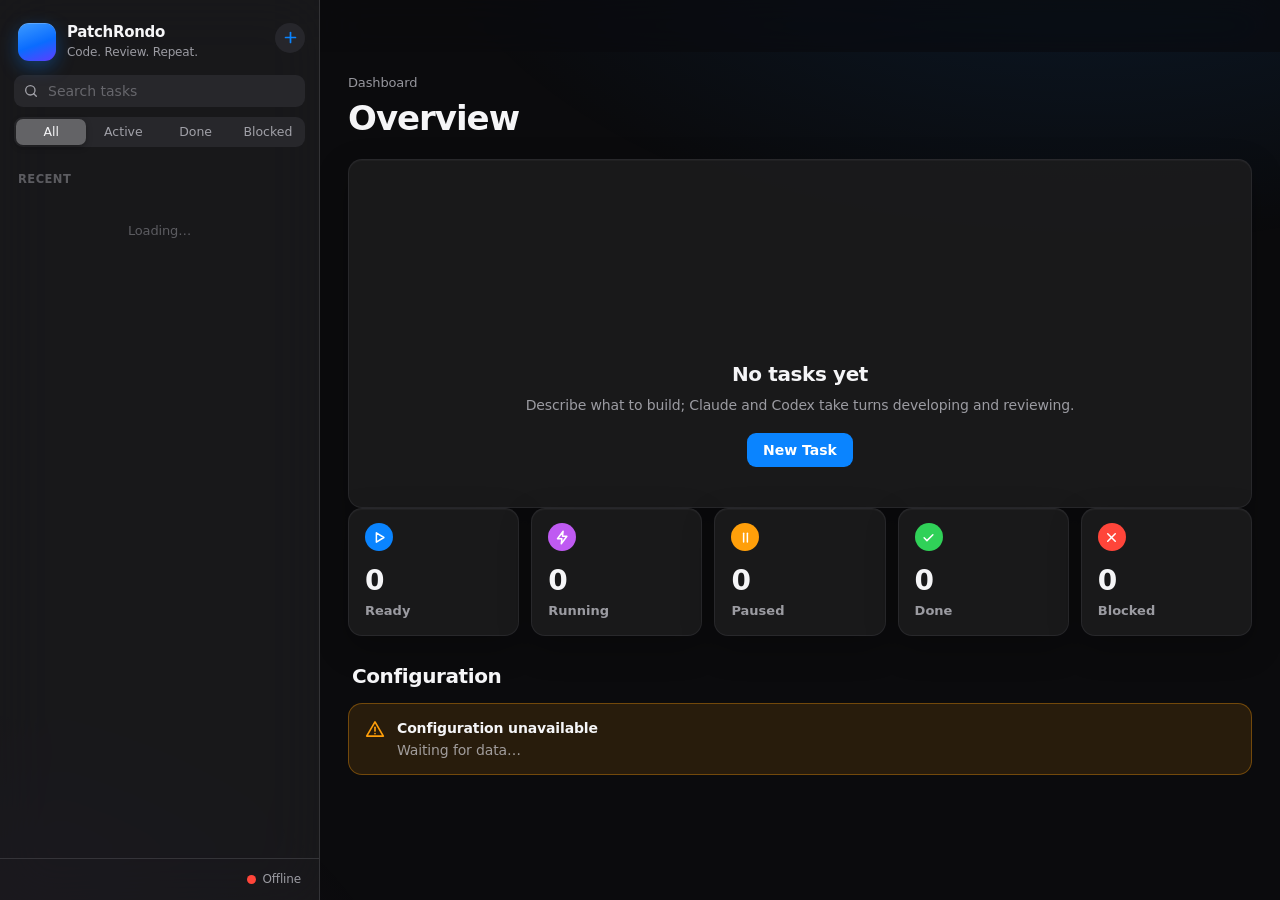
==== commit 73baf532: "Refactor code structure for improved readability and maintainability" ====
--- a/src/patchrondo/static/dashboard.html
+++ b/src/patchrondo/static/dashboard.html
@@ -6,7 +6,7 @@
 <meta name="color-scheme" content="dark">
 <meta name="referrer" content="no-referrer">
 <title>PatchRondo</title>
-<link rel="icon" href="data:image/svg+xml,%3Csvg xmlns='http://www.w3.org/2000/svg' viewBox='0 0 32 32'%3E%3Crect width='32' height='32' rx='8' fill='%230a84ff'/%3E%3Cpath d='M21 7l4 4-4 4M7 15v-1a3 3 0 0 1 3-3h15M11 25l-4-4 4-4M25 17v1a3 3 0 0 1-3 3H7' fill='none' stroke='white' stroke-width='2.4' stroke-linecap='round' stroke-linejoin='round'/%3E%3C/svg%3E">
+<link rel="icon" href="__RONDO_HEAD__">
 <style nonce="__NONCE__">
 :root {
   color-scheme: dark;
@@ -64,11 +64,12 @@
 }
 .brand { display: flex; align-items: center; gap: 11px; padding: 22px 18px 14px; cursor: pointer; }
 .brand-mark {
-  width: 34px; height: 34px; border-radius: 9px; display: grid; place-items: center; color: #fff;
-  background: linear-gradient(160deg, #3d9bff, #0a6cff 55%, #5e3dff);
+  width: 38px; height: 38px; border-radius: 11px; flex: none; overflow: hidden;
+  background: url("__RONDO_HEAD__") center 30% / 118% no-repeat, linear-gradient(160deg, #3d9bff, #0a6cff 55%, #5e3dff);
   box-shadow: 0 6px 18px rgba(10, 132, 255, 0.35), inset 0 0.5px 0 rgba(255, 255, 255, 0.4);
-}
-.brand-mark svg.icon { width: 19px; height: 19px; stroke-width: 2.3; }
+  transition: transform .3s var(--ease);
+}
+.brand:hover .brand-mark { transform: rotate(-6deg) scale(1.06); }
 .brand-name { font-size: 15px; font-weight: 650; letter-spacing: -0.02em; }
 .brand-tag { font-size: 12px; color: var(--label-2); }
 
@@ -252,11 +253,31 @@
 .tile-label { font-size: 13px; color: var(--label-2); font-weight: 550; }
 .badge-on { color: var(--green); font-weight: 600; } .badge-off { color: var(--label-3); font-weight: 600; }
 .welcome { padding: 40px 24px; text-align: center; color: var(--label-2); }
-.welcome .brand-mark { width: 64px; height: 64px; border-radius: 16px; margin: 0 auto 16px; }
-.welcome .brand-mark svg.icon { width: 34px; height: 34px; }
+.welcome .rondo { width: 150px; height: 150px; margin: 0 auto 10px; }
 .welcome h2 { color: var(--label); margin-bottom: 6px; }
 .welcome .btn { margin-top: 18px; }
 .welcome pre { display: inline-block; text-align: left; margin-top: 16px; padding: 12px 16px; border-radius: 10px; background: rgba(0, 0, 0, 0.35); font: 12.5px/1.6 var(--mono); color: var(--label); }
+
+/* Rondo, the mascot */
+.rondo { background: url("__RONDO__") center / contain no-repeat; filter: drop-shadow(0 0 1px rgba(255, 255, 255, 0.35)) drop-shadow(0 12px 22px rgba(0, 0, 0, 0.5)); flex: none; }
+.rondo-face { width: 40px; height: 40px; border-radius: 50%; flex: none; background: url("__RONDO_HEAD__") center 30% / 118% no-repeat, radial-gradient(circle at 50% 30%, #3a3a40, #1c1c1e); box-shadow: inset 0 0 0 0.5px rgba(255, 255, 255, 0.18); }
+.bob { animation: bob 2.4s ease-in-out infinite; }
+@keyframes bob { 0%, 100% { transform: translateY(0) rotate(0); } 50% { transform: translateY(-4px) rotate(-3deg); } }
+.hop { animation: hop .9s var(--ease) 2; }
+@keyframes hop { 0%, 100% { transform: none; } 35% { transform: translateY(-9px) rotate(6deg); } 65% { transform: translateY(0) rotate(-4deg); } }
+.hero-row { display: flex; align-items: flex-end; gap: 18px; }
+.hero-row > :first-child { flex: 1; min-width: 0; }
+.hero .rondo { width: 112px; height: 112px; margin-bottom: -10px; }
+.bubble {
+  position: relative; max-width: 300px; margin-bottom: 52px; padding: 10px 14px; border-radius: 16px 16px 4px 16px;
+  background: var(--card-2); color: var(--label); font-size: 13px; box-shadow: 0 8px 22px rgba(0, 0, 0, 0.3);
+}
+.note { display: flex; align-items: center; gap: 12px; margin-top: 12px; padding: 10px 16px 10px 10px; }
+.note .item-sub { margin: 0; }
+.note-who { font-size: 12px; font-weight: 600; color: var(--label-3); }
+.list-empty .rondo { width: 72px; height: 72px; margin: 0 auto 10px; opacity: .8; }
+.loading { padding: 64px 24px; display: flex; flex-direction: column; align-items: center; gap: 12px; color: var(--label-2); }
+.loading .rondo-face { width: 56px; height: 56px; }
 
 .toast {
   position: fixed; left: 50%; bottom: 28px; transform: translate(-50%, 16px); opacity: 0; pointer-events: none;
@@ -361,6 +382,8 @@
   .tiles { grid-template-columns: repeat(2, minmax(0, 1fr)); }
   .stepper { padding: 16px 8px 14px; }
   .tool-btn .mono { display: none; }
+  .hero .rondo { width: 76px; height: 76px; }
+  .bubble { display: none; }
   .field-row { grid-template-columns: 1fr; }
 }
 @media (prefers-reduced-motion: reduce) { *, *::before, *::after { animation: none !important; transition: none !important; } }
@@ -371,7 +394,7 @@
   <aside class="sidebar" aria-label="Tasks">
     <div class="brand-row">
       <div class="brand" id="brand" role="button" tabindex="0" title="Overview">
-        <div class="brand-mark"><svg class="icon" viewBox="0 0 24 24" aria-hidden="true"><path d="M17 2l4 4-4 4"/><path d="M3 11v-1a4 4 0 0 1 4-4h14"/><path d="M7 22l-4-4 4-4"/><path d="M21 13v1a4 4 0 0 1-4 4H3"/></svg></div>
+        <div class="brand-mark" role="img" aria-label="Rondo, the PatchRondo raccoon"></div>
         <div><div class="brand-name">PatchRondo</div><div class="brand-tag">Code. Review. Repeat.</div></div>
       </div>
       <button class="icon-btn" id="new-task" type="button" title="New task (N)" aria-label="New task"><svg class="icon" viewBox="0 0 24 24" aria-hidden="true"><path d="M12 5v14"/><path d="M5 12h14"/></svg></button>
@@ -464,6 +487,47 @@
     el.append(child instanceof Node ? child : String(child));
   }
   return el;
+}
+
+function rondo(className = "") { return h("div", { class: `rondo ${className}`.trim(), "aria-hidden": "true" }); }
+function plural(count, word) { return `${count} ${word}${count === 1 ? "" : "s"}`; }
+
+// What Rondo says about the whole board.
+function boardMessage(counts, total, cfg) {
+  if (!cfg) return "I can't read the configuration yet. Run patchrondo init in your repository.";
+  if (!total) return "Nothing to patch yet. Give me a task!";
+  if (counts.running) return `${plural(counts.running, "task")} in the loop. I'm keeping an eye on ${counts.running === 1 ? "it" : "them"}.`;
+  const attention = counts.paused + counts.blocked;
+  if (attention) return `${plural(attention, "task")} ${attention === 1 ? "needs" : "need"} your attention.`;
+  if (counts.ready) return `${plural(counts.ready, "task")} ready. Press Run when you are.`;
+  return "Everything is patched up. Nice work!";
+}
+
+// What Rondo says about one task.
+function taskMessage(detail) {
+  const task = detail.state;
+  const dev = agentName(task.developer), rev = agentName(task.reviewer);
+  const verdict = task.review?.verdict;
+  if (task.status === "done") return `All patched up! ${rev} approved the work.`;
+  if (task.status === "blocked") return "I'm stuck on this one. Check the details below before trying again.";
+  if (task.status === "paused") return verdict === "CHANGES_REQUESTED"
+    ? `Paused after ${rev} asked for changes. Resume to send the feedback back to ${dev}.`
+    : "Paused. Resume picks up from the last checkpoint.";
+  if (task.status === "running" && !detail.locked) return "This run stopped unexpectedly. Resume continues from the last checkpoint.";
+  if (task.status === "running") {
+    if (task.phase === "review") return `${rev} is reviewing ${dev}'s changes…`;
+    if (task.phase === "test") return "Running the project tests…";
+    return `${dev} is working on iteration ${task.iteration || 1}…`;
+  }
+  return `Ready when you are. ${dev} develops, ${rev} reviews.`;
+}
+
+function rondoNote(detail) {
+  const status = detail.state.status;
+  const motion = status === "running" && detail.locked ? " bob" : status === "done" ? " hop" : "";
+  return h("div", { class: "card note", role: "status" },
+    h("div", { class: `rondo-face${motion}`, "aria-hidden": "true" }),
+    h("div", { class: "item-main" }, h("div", { class: "note-who" }, "Rondo"), h("div", { class: "item-sub" }, taskMessage(detail))));
 }
 
 function statusOf(name) { return STATUS[name] || { label: name || "Unknown", tone: "gray", icon: "clock" }; }
@@ -777,7 +841,7 @@
       h("span", { class: "row-time" }, ago(task.updated_at, true)));
   });
   const label = h("div", { class: "list-label" }, state.filter === "all" ? "Recent" : FILTERS.find(([k]) => k === state.filter)[1]);
-  const empty = h("div", { class: "list-empty" }, state.overview ? (state.query ? "No matching tasks" : "No tasks") : "Loading…");
+  const empty = h("div", { class: "list-empty" }, state.overview ? [rondo(), state.query ? "No matching tasks" : "No tasks"] : "Loading…");
   $("list").replaceChildren(label, ...(rows.length ? rows : [empty]));
 }
 
@@ -843,15 +907,15 @@
         h("div", { class: "alert-body" }, overview?.config_error || "Waiting for data…")));
 
   const welcome = tasks.length ? null : h("div", { class: "card welcome" },
-    h("div", { class: "brand-mark" }, icon("repeat")),
+    rondo("bob"),
     h("h2", {}, "No tasks yet"),
     h("div", {}, "Describe what to build; Claude and Codex take turns developing and reviewing."),
     h("button", { type: "button", class: "btn primary", onclick: newTaskSheet }, "New Task"));
 
   return h("div", { class: "content fade-in" },
-    h("div", { class: "hero" },
-      h("div", { class: "eyebrow" }, "Dashboard"),
-      h("h1", {}, "Overview")),
+    h("div", { class: "hero hero-row" },
+      h("div", {}, h("div", { class: "eyebrow" }, "Dashboard"), h("h1", {}, "Overview")),
+      tasks.length ? [h("div", { class: "bubble", role: "status" }, boardMessage(counts, tasks.length, cfg)), rondo(counts.running ? "bob" : "")] : null),
     welcome,
     h("div", { class: "tiles" }, tiles),
     section("Configuration", cfg ? h("button", { type: "button", class: "link-btn", onclick: testsSheet }, "Edit tests") : null, settings));
@@ -992,6 +1056,7 @@
         h("div", { class: "agents" },
           agentChip(task.developer, "Developer"), h("span", { class: "arrow" }, icon("arrow")), agentChip(task.reviewer, "Reviewer"))),
       stepper(task),
+      rondoNote(detail),
       h("div", { class: "stats" },
         statTile("Iteration", "repeat", [String(iteration), max ? h("small", {}, ` / ${max}`) : null],
           max ? h("div", { class: `meter tone-${status.tone}` }, h("span", { style: `width:${Math.min(100, iteration / max * 100)}%` })) : null),
@@ -1019,7 +1084,7 @@
     return;
   }
   if (!state.detail) {
-    main.replaceChildren(toolbar(""), h("div", { class: "content" }, h("div", { class: "welcome" }, "Loading…")));
+    main.replaceChildren(toolbar(""), h("div", { class: "content" }, h("div", { class: "loading" }, h("div", { class: "rondo-face bob", "aria-hidden": "true" }), "Loading…")));
     return;
   }
   const scroll = main.scrollTop;
